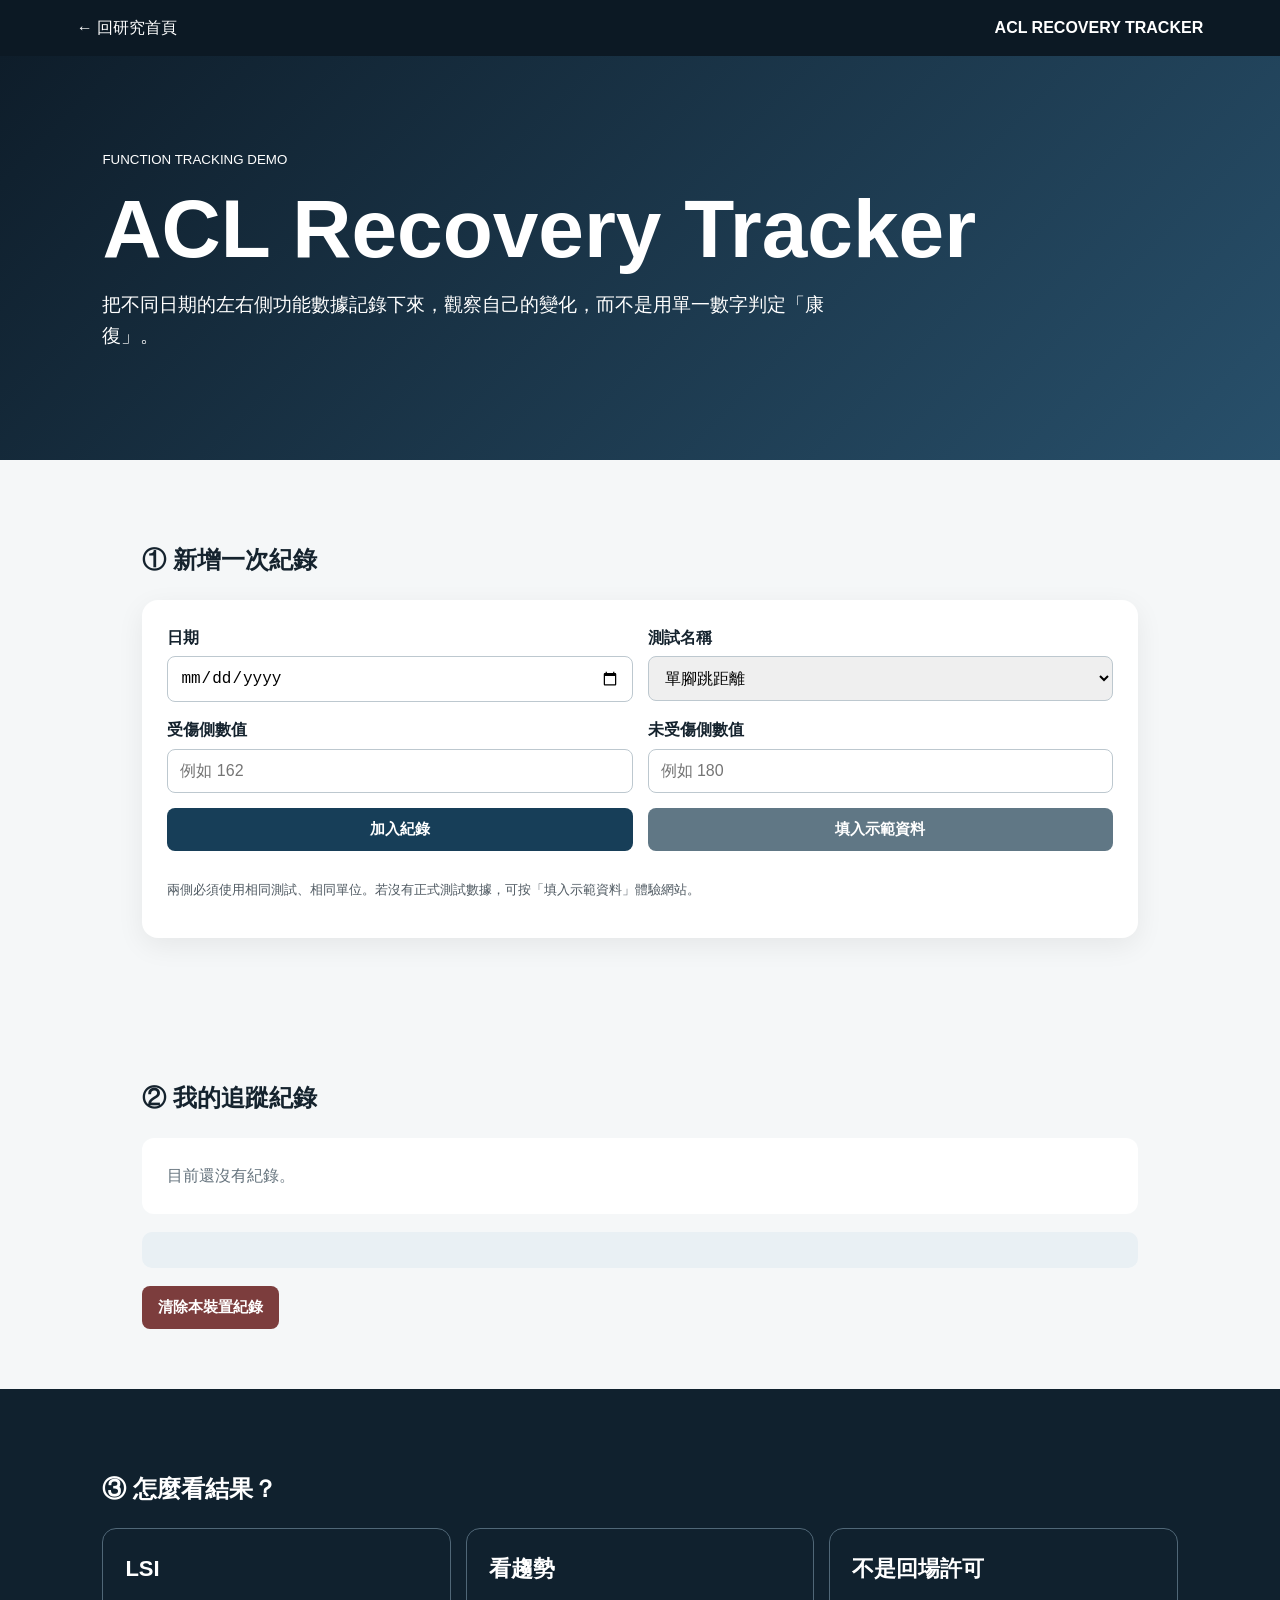
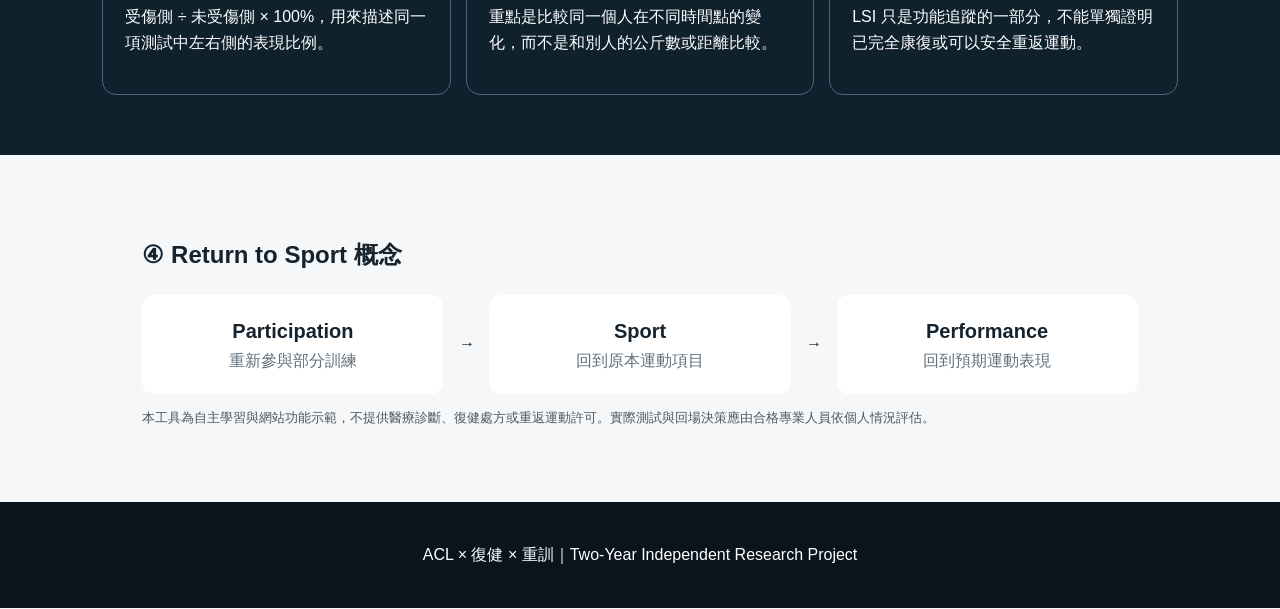
==== tracker.html @ 038b3afa "Add files via upload" ====
<!doctype html>
<html lang="zh-Hant">
<head>
<meta charset="utf-8">
<meta name="viewport" content="width=device-width,initial-scale=1">
<title>ACL Recovery Tracker｜ACL × 復健 × 重訓</title>
<link rel="stylesheet" href="tracker.css">
</head>
<body>
<header>
  <a href="index.html">← 回研究首頁</a>
  <b>ACL RECOVERY TRACKER</b>
</header>

<main>
<section class="hero">
  <small>FUNCTION TRACKING DEMO</small>
  <h1>ACL Recovery Tracker</h1>
  <p>把不同日期的左右側功能數據記錄下來，觀察自己的變化，而不是用單一數字判定「康復」。</p>
</section>

<section>
  <h2>① 新增一次紀錄</h2>
  <div class="panel">
    <label>日期<input id="date" type="date"></label>
    <label>測試名稱
      <select id="test">
        <option>單腳跳距離</option>
        <option>其他左右側功能測試</option>
      </select>
    </label>
    <label>受傷側數值<input id="injured" type="number" min="0" step="0.1" placeholder="例如 162"></label>
    <label>未受傷側數值<input id="healthy" type="number" min="0" step="0.1" placeholder="例如 180"></label>
    <button onclick="addRecord()">加入紀錄</button>
    <button class="secondary" onclick="demo()">填入示範資料</button>
    <p class="hint">兩側必須使用相同測試、相同單位。若沒有正式測試數據，可按「填入示範資料」體驗網站。</p>
  </div>
</section>

<section>
  <h2>② 我的追蹤紀錄</h2>
  <div id="empty" class="empty">目前還沒有紀錄。</div>
  <div class="tablewrap">
    <table id="records" hidden>
      <thead><tr><th>日期</th><th>測試</th><th>受傷側</th><th>未受傷側</th><th>LSI</th><th></th></tr></thead>
      <tbody></tbody>
    </table>
  </div>
  <div id="summary" class="summary"></div>
  <button class="danger" onclick="clearRecords()">清除本裝置紀錄</button>
</section>

<section class="dark">
  <h2>③ 怎麼看結果？</h2>
  <div class="cards">
    <article><b>LSI</b><p>受傷側 ÷ 未受傷側 × 100%，用來描述同一項測試中左右側的表現比例。</p></article>
    <article><b>看趨勢</b><p>重點是比較同一個人在不同時間點的變化，而不是和別人的公斤數或距離比較。</p></article>
    <article><b>不是回場許可</b><p>LSI 只是功能追蹤的一部分，不能單獨證明已完全康復或可以安全重返運動。</p></article>
  </div>
</section>

<section>
  <h2>④ Return to Sport 概念</h2>
  <div class="steps">
    <div><strong>Participation</strong><span>重新參與部分訓練</span></div>
    <i>→</i>
    <div><strong>Sport</strong><span>回到原本運動項目</span></div>
    <i>→</i>
    <div><strong>Performance</strong><span>回到預期運動表現</span></div>
  </div>
  <p class="warning">本工具為自主學習與網站功能示範，不提供醫療診斷、復健處方或重返運動許可。實際測試與回場決策應由合格專業人員依個人情況評估。</p>
</section>
</main>
<footer>ACL × 復健 × 重訓｜Two-Year Independent Research Project</footer>
<script src="tracker.js"></script>
</body></html>
---- tracker.css ----
*{box-sizing:border-box}body{margin:0;font-family:-apple-system,BlinkMacSystemFont,"Microsoft JhengHei",sans-serif;background:#f5f7f8;color:#15232e;line-height:1.65}header{position:sticky;top:0;z-index:5;display:flex;justify-content:space-between;padding:15px 6vw;background:#0c1924;color:#fff}header a{color:#fff;text-decoration:none}main section{padding:60px 8vw;max-width:1200px;margin:auto}.hero{max-width:none;background:linear-gradient(135deg,#0e1d2a,#28506b);color:white;padding-top:90px;padding-bottom:90px}.hero h1{font-size:clamp(42px,8vw,82px);line-height:1;margin:15px 0}.hero p{font-size:19px;max-width:760px}.panel{background:#fff;padding:25px;border-radius:16px;box-shadow:0 8px 28px #0001;display:grid;grid-template-columns:1fr 1fr;gap:15px}label{font-weight:700}input,select{display:block;width:100%;padding:12px;margin-top:5px;border:1px solid #bdc8cf;border-radius:8px;font-size:16px}button{border:0;border-radius:8px;background:#173e58;color:#fff;padding:12px 16px;font-weight:800;font-size:15px}.secondary{background:#607785}.danger{background:#7c3d3d;margin-top:18px}.hint,.warning{font-size:13px;opacity:.75;grid-column:1/-1}.tablewrap{overflow:auto}table{width:100%;border-collapse:collapse;background:#fff;border-radius:12px;overflow:hidden}th,td{padding:13px;border-bottom:1px solid #dde4e8;text-align:center}.summary{margin-top:18px;padding:18px;background:#e9f0f4;border-radius:10px;font-weight:700}.empty{padding:25px;background:#fff;border-radius:12px;color:#65737d}.dark{max-width:none;background:#10212e;color:#fff}.cards{display:grid;grid-template-columns:repeat(3,1fr);gap:15px}.cards article{border:1px solid #506777;padding:22px;border-radius:14px}.cards b{font-size:22px}.steps{display:grid;grid-template-columns:1fr auto 1fr auto 1fr;gap:15px;align-items:center}.steps div{background:#fff;padding:20px;border-radius:12px;text-align:center}.steps strong,.steps span{display:block}.steps strong{font-size:20px}.steps span{color:#60717d}footer{text-align:center;background:#09141d;color:#fff;padding:40px}@media(max-width:700px){.panel,.cards,.steps{grid-template-columns:1fr}.steps i{text-align:center;transform:rotate(90deg)}}
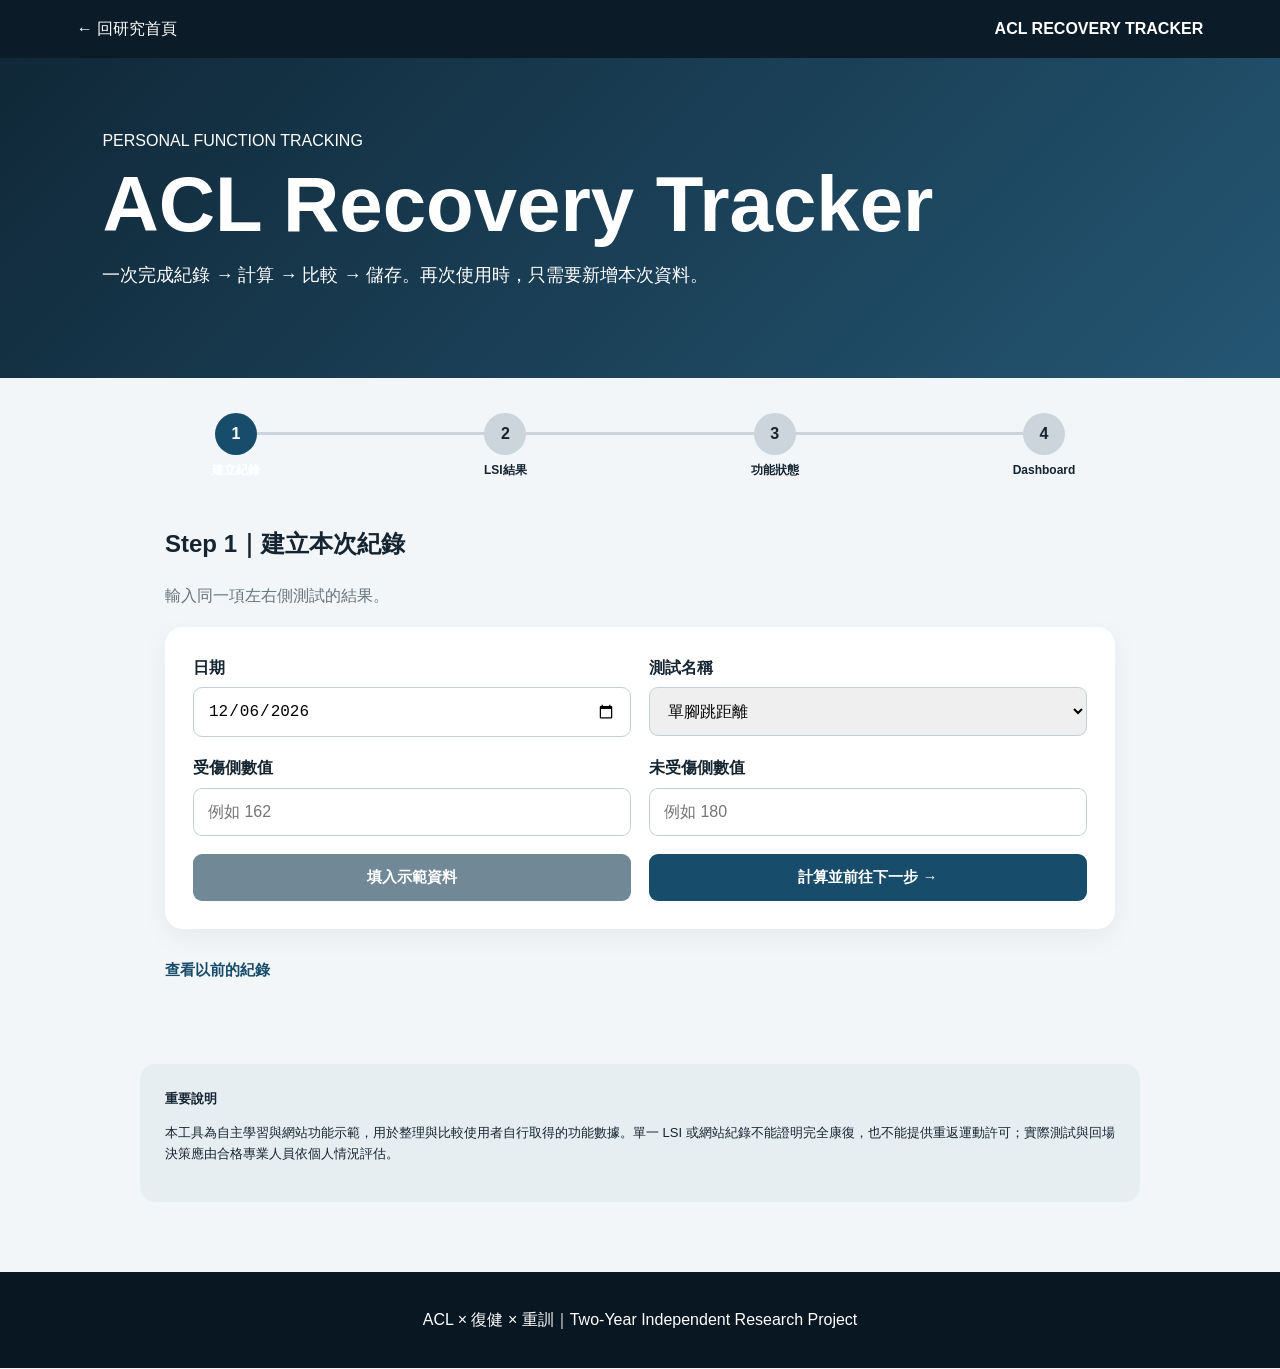
==== commit 25875098: "Add files via upload" ====
--- a/tracker.html
+++ b/tracker.html
@@ -1,76 +1,88 @@
 <!doctype html>
 <html lang="zh-Hant">
 <head>
-<meta charset="utf-8">
-<meta name="viewport" content="width=device-width,initial-scale=1">
-<title>ACL Recovery Tracker｜ACL × 復健 × 重訓</title>
-<link rel="stylesheet" href="tracker.css">
+<meta charset="utf-8"><meta name="viewport" content="width=device-width,initial-scale=1">
+<title>ACL Recovery Tracker</title><link rel="stylesheet" href="tracker.css">
 </head>
 <body>
-<header>
-  <a href="index.html">← 回研究首頁</a>
-  <b>ACL RECOVERY TRACKER</b>
-</header>
+<header><a href="index.html">← 回研究首頁</a><b>ACL RECOVERY TRACKER</b></header>
+<main>
+<section class="hero"><span>PERSONAL FUNCTION TRACKING</span><h1>ACL Recovery Tracker</h1>
+<p>一次完成紀錄 → 計算 → 比較 → 儲存。再次使用時，只需要新增本次資料。</p></section>
 
-<main>
-<section class="hero">
-  <small>FUNCTION TRACKING DEMO</small>
-  <h1>ACL Recovery Tracker</h1>
-  <p>把不同日期的左右側功能數據記錄下來，觀察自己的變化，而不是用單一數字判定「康復」。</p>
+<nav class="progress">
+ <div class="dot active" data-step="1">1<span>建立紀錄</span></div>
+ <div class="line"></div><div class="dot" data-step="2">2<span>LSI結果</span></div>
+ <div class="line"></div><div class="dot" data-step="3">3<span>功能狀態</span></div>
+ <div class="line"></div><div class="dot" data-step="4">4<span>Dashboard</span></div>
+</nav>
+
+<section class="page active" id="step1">
+ <h2>Step 1｜建立本次紀錄</h2><p class="sub">輸入同一項左右側測試的結果。</p>
+ <div class="card grid">
+  <label>日期<input id="date" type="date"></label>
+  <label>測試名稱<select id="test"><option>單腳跳距離</option><option>其他左右側功能測試</option></select></label>
+  <label>受傷側數值<input id="injured" type="number" min="0" step=".1" placeholder="例如 162"></label>
+  <label>未受傷側數值<input id="healthy" type="number" min="0" step=".1" placeholder="例如 180"></label>
+  <button class="secondary" onclick="demo()">填入示範資料</button>
+  <button onclick="goLSI()">計算並前往下一步 →</button>
+ </div>
+ <button class="textbtn" onclick="showHistory()">查看以前的紀錄</button>
 </section>
 
-<section>
-  <h2>① 新增一次紀錄</h2>
-  <div class="panel">
-    <label>日期<input id="date" type="date"></label>
-    <label>測試名稱
-      <select id="test">
-        <option>單腳跳距離</option>
-        <option>其他左右側功能測試</option>
-      </select>
-    </label>
-    <label>受傷側數值<input id="injured" type="number" min="0" step="0.1" placeholder="例如 162"></label>
-    <label>未受傷側數值<input id="healthy" type="number" min="0" step="0.1" placeholder="例如 180"></label>
-    <button onclick="addRecord()">加入紀錄</button>
-    <button class="secondary" onclick="demo()">填入示範資料</button>
-    <p class="hint">兩側必須使用相同測試、相同單位。若沒有正式測試數據，可按「填入示範資料」體驗網站。</p>
-  </div>
+<section class="page" id="step2">
+ <h2>Step 2｜本次 LSI</h2>
+ <div class="resultCard"><small>本次 Limb Symmetry Index</small><div id="lsiBig">--%</div>
+  <div class="bar"><i id="barFill"></i></div>
+  <p id="lsiText"></p>
+ </div>
+ <div class="compare" id="quickCompare"></div>
+ <div class="actions"><button class="secondary" onclick="go(1)">← 修改資料</button><button onclick="go(3)">繼續記錄功能狀態 →</button></div>
 </section>
 
-<section>
-  <h2>② 我的追蹤紀錄</h2>
-  <div id="empty" class="empty">目前還沒有紀錄。</div>
-  <div class="tablewrap">
-    <table id="records" hidden>
-      <thead><tr><th>日期</th><th>測試</th><th>受傷側</th><th>未受傷側</th><th>LSI</th><th></th></tr></thead>
-      <tbody></tbody>
-    </table>
+<section class="page" id="step3">
+ <h2>Step 3｜本次功能狀態</h2>
+ <p class="sub">這些是自我紀錄欄位，不是醫療判定。</p>
+ <div class="card">
+  <label>目前可參與的運動程度
+   <select id="stage">
+    <option value="日常活動／基礎訓練">日常活動／基礎訓練</option>
+    <option value="部分運動訓練">部分運動訓練</option>
+    <option value="原運動項目">原運動項目</option>
+    <option value="接近原本運動表現">接近原本運動表現</option>
+   </select>
+  </label>
+  <div class="checks">
+   <label><input type="checkbox" id="run"> 可進行一般跑步</label>
+   <label><input type="checkbox" id="sprint"> 可進行高速跑動／衝刺</label>
+   <label><input type="checkbox" id="jump"> 可進行已被允許的跳躍訓練</label>
+   <label><input type="checkbox" id="sport"> 可參與部分專項訓練</label>
   </div>
-  <div id="summary" class="summary"></div>
-  <button class="danger" onclick="clearRecords()">清除本裝置紀錄</button>
+  <label>備註（選填）<textarea id="note" placeholder="例如：目前仍不敢全力衝刺"></textarea></label>
+ </div>
+ <div class="actions"><button class="secondary" onclick="go(2)">← 上一步</button><button onclick="saveAndDashboard()">儲存並產生 Dashboard →</button></div>
 </section>
 
-<section class="dark">
-  <h2>③ 怎麼看結果？</h2>
-  <div class="cards">
-    <article><b>LSI</b><p>受傷側 ÷ 未受傷側 × 100%，用來描述同一項測試中左右側的表現比例。</p></article>
-    <article><b>看趨勢</b><p>重點是比較同一個人在不同時間點的變化，而不是和別人的公斤數或距離比較。</p></article>
-    <article><b>不是回場許可</b><p>LSI 只是功能追蹤的一部分，不能單獨證明已完全康復或可以安全重返運動。</p></article>
-  </div>
+<section class="page" id="step4">
+ <h2>Step 4｜我的 Recovery Dashboard</h2>
+ <div class="dash">
+  <article><small>最新 LSI</small><strong id="dLSI">--</strong></article>
+  <article><small>與上次相比</small><strong id="dChange">--</strong></article>
+  <article><small>累積紀錄</small><strong id="dCount">--</strong></article>
+  <article><small>本次運動狀態</small><strong id="dStage">--</strong></article>
+ </div>
+ <div class="card">
+  <h3>歷次 LSI 趨勢</h3><div id="chart" class="chart"></div>
+  <p class="caption">圖表只顯示同一使用者歷次紀錄的變化，不代表康復百分比。</p>
+ </div>
+ <div class="card"><h3>歷史紀錄</h3><div class="tablewrap"><table><thead><tr><th>日期</th><th>測試</th><th>LSI</th><th>功能狀態</th></tr></thead><tbody id="historyBody"></tbody></table></div></div>
+ <div class="actions"><button class="secondary" onclick="newRecord()">＋ 新增下一次紀錄</button><button onclick="go(1)">修改本次輸入</button></div>
+ <button class="danger" onclick="clearAll()">清除這台裝置的所有紀錄</button>
 </section>
 
-<section>
-  <h2>④ Return to Sport 概念</h2>
-  <div class="steps">
-    <div><strong>Participation</strong><span>重新參與部分訓練</span></div>
-    <i>→</i>
-    <div><strong>Sport</strong><span>回到原本運動項目</span></div>
-    <i>→</i>
-    <div><strong>Performance</strong><span>回到預期運動表現</span></div>
-  </div>
-  <p class="warning">本工具為自主學習與網站功能示範，不提供醫療診斷、復健處方或重返運動許可。實際測試與回場決策應由合格專業人員依個人情況評估。</p>
-</section>
+<section id="historyModal" class="modal" hidden><div class="modalbox"><button class="close" onclick="hideHistory()">×</button><h2>以前的紀錄</h2><div id="modalHistory"></div></div></section>
+
+<section class="notice"><b>重要說明</b><p>本工具為自主學習與網站功能示範，用於整理與比較使用者自行取得的功能數據。單一 LSI 或網站紀錄不能證明完全康復，也不能提供重返運動許可；實際測試與回場決策應由合格專業人員依個人情況評估。</p></section>
 </main>
 <footer>ACL × 復健 × 重訓｜Two-Year Independent Research Project</footer>
-<script src="tracker.js"></script>
-</body></html>+<script src="tracker.js"></script></body></html>
--- a/tracker.css
+++ b/tracker.css
@@ -1 +1 @@
-*{box-sizing:border-box}body{margin:0;font-family:-apple-system,BlinkMacSystemFont,"Microsoft JhengHei",sans-serif;background:#f5f7f8;color:#15232e;line-height:1.65}header{position:sticky;top:0;z-index:5;display:flex;justify-content:space-between;padding:15px 6vw;background:#0c1924;color:#fff}header a{color:#fff;text-decoration:none}main section{padding:60px 8vw;max-width:1200px;margin:auto}.hero{max-width:none;background:linear-gradient(135deg,#0e1d2a,#28506b);color:white;padding-top:90px;padding-bottom:90px}.hero h1{font-size:clamp(42px,8vw,82px);line-height:1;margin:15px 0}.hero p{font-size:19px;max-width:760px}.panel{background:#fff;padding:25px;border-radius:16px;box-shadow:0 8px 28px #0001;display:grid;grid-template-columns:1fr 1fr;gap:15px}label{font-weight:700}input,select{display:block;width:100%;padding:12px;margin-top:5px;border:1px solid #bdc8cf;border-radius:8px;font-size:16px}button{border:0;border-radius:8px;background:#173e58;color:#fff;padding:12px 16px;font-weight:800;font-size:15px}.secondary{background:#607785}.danger{background:#7c3d3d;margin-top:18px}.hint,.warning{font-size:13px;opacity:.75;grid-column:1/-1}.tablewrap{overflow:auto}table{width:100%;border-collapse:collapse;background:#fff;border-radius:12px;overflow:hidden}th,td{padding:13px;border-bottom:1px solid #dde4e8;text-align:center}.summary{margin-top:18px;padding:18px;background:#e9f0f4;border-radius:10px;font-weight:700}.empty{padding:25px;background:#fff;border-radius:12px;color:#65737d}.dark{max-width:none;background:#10212e;color:#fff}.cards{display:grid;grid-template-columns:repeat(3,1fr);gap:15px}.cards article{border:1px solid #506777;padding:22px;border-radius:14px}.cards b{font-size:22px}.steps{display:grid;grid-template-columns:1fr auto 1fr auto 1fr;gap:15px;align-items:center}.steps div{background:#fff;padding:20px;border-radius:12px;text-align:center}.steps strong,.steps span{display:block}.steps strong{font-size:20px}.steps span{color:#60717d}footer{text-align:center;background:#09141d;color:#fff;padding:40px}@media(max-width:700px){.panel,.cards,.steps{grid-template-columns:1fr}.steps i{text-align:center;transform:rotate(90deg)}}+*{box-sizing:border-box}body{margin:0;font-family:-apple-system,BlinkMacSystemFont,"Microsoft JhengHei",sans-serif;background:#f3f6f8;color:#142431;line-height:1.6}header{position:sticky;top:0;z-index:20;display:flex;justify-content:space-between;padding:16px 6vw;background:#0b1b27;color:#fff}header a{color:#fff;text-decoration:none}.hero{padding:70px 8vw;background:linear-gradient(135deg,#102838,#245673);color:#fff}.hero h1{font-size:clamp(42px,7vw,78px);line-height:1;margin:12px 0}.hero p{max-width:720px;font-size:18px}.progress{max-width:900px;margin:35px auto;display:flex;align-items:center;padding:0 25px}.dot{width:42px;height:42px;border-radius:50%;display:grid;place-items:center;background:#cbd5db;font-weight:800;position:relative;flex:none}.dot span{position:absolute;top:48px;white-space:nowrap;font-size:12px;font-weight:600}.dot.active{background:#174d6b;color:#fff}.line{height:3px;background:#cbd5db;flex:1}.page{display:none;max-width:1000px;margin:70px auto;padding:0 25px}.page.active{display:block}.sub{color:#65747e}.card,.resultCard,.compare{background:#fff;border-radius:18px;padding:28px;box-shadow:0 8px 28px #0000000d;margin:18px 0}.grid{display:grid;grid-template-columns:1fr 1fr;gap:18px}label{font-weight:800}input,select,textarea{width:100%;display:block;margin-top:7px;padding:14px;border:1px solid #c4cfd5;border-radius:9px;font-size:16px}textarea{min-height:100px}button{border:0;border-radius:9px;padding:14px 18px;background:#174d6b;color:#fff;font-weight:800;font-size:15px}.secondary{background:#718996}.textbtn{background:none;color:#174d6b;padding-left:0}.actions{display:flex;justify-content:space-between;gap:12px;margin-top:25px}.resultCard{text-align:center}.resultCard small{letter-spacing:.08em}.resultCard #lsiBig{font-size:80px;font-weight:900;line-height:1.2}.bar{height:13px;background:#dce5ea;border-radius:99px;overflow:hidden;margin:20px 0}.bar i{display:block;height:100%;width:0;background:#174d6b;border-radius:99px;transition:.5s}.checks{display:grid;grid-template-columns:1fr 1fr;gap:12px;margin:20px 0}.checks label{background:#edf2f5;padding:14px;border-radius:10px}.checks input{width:auto;display:inline;margin:0 8px 0 0}.dash{display:grid;grid-template-columns:repeat(4,1fr);gap:12px}.dash article{background:#102838;color:#fff;border-radius:16px;padding:22px}.dash small,.dash strong{display:block}.dash strong{font-size:25px;margin-top:8px}.chart{height:230px;display:flex;align-items:flex-end;gap:12px;padding:20px 5px 35px;border-bottom:1px solid #ccd6dc}.col{flex:1;min-width:36px;text-align:center;position:relative;background:#245673;border-radius:8px 8px 0 0}.col b{position:absolute;top:-28px;left:0;right:0;font-size:12px}.col span{position:absolute;bottom:-27px;left:0;right:0;font-size:10px}.caption{font-size:12px;color:#687983}.tablewrap{overflow:auto}table{width:100%;border-collapse:collapse}th,td{padding:12px;border-bottom:1px solid #dde5e9;text-align:left}.danger{background:#7c3c3c;margin-top:20px}.notice{max-width:1000px;margin:70px auto;padding:25px;background:#e7eef2;border-radius:15px;font-size:13px}.modal{position:fixed;inset:0;background:#0009;z-index:30;padding:8vh 5vw}.modalbox{max-width:700px;margin:auto;background:#fff;border-radius:18px;padding:25px;max-height:80vh;overflow:auto}.close{float:right;background:#ddd;color:#222;font-size:20px}footer{background:#091722;color:#fff;text-align:center;padding:35px}@media(max-width:700px){.grid,.checks,.dash{grid-template-columns:1fr}.progress{margin-bottom:70px}.dot span{font-size:10px}.actions{flex-direction:column}.actions button{width:100%}.resultCard #lsiBig{font-size:58px}}
